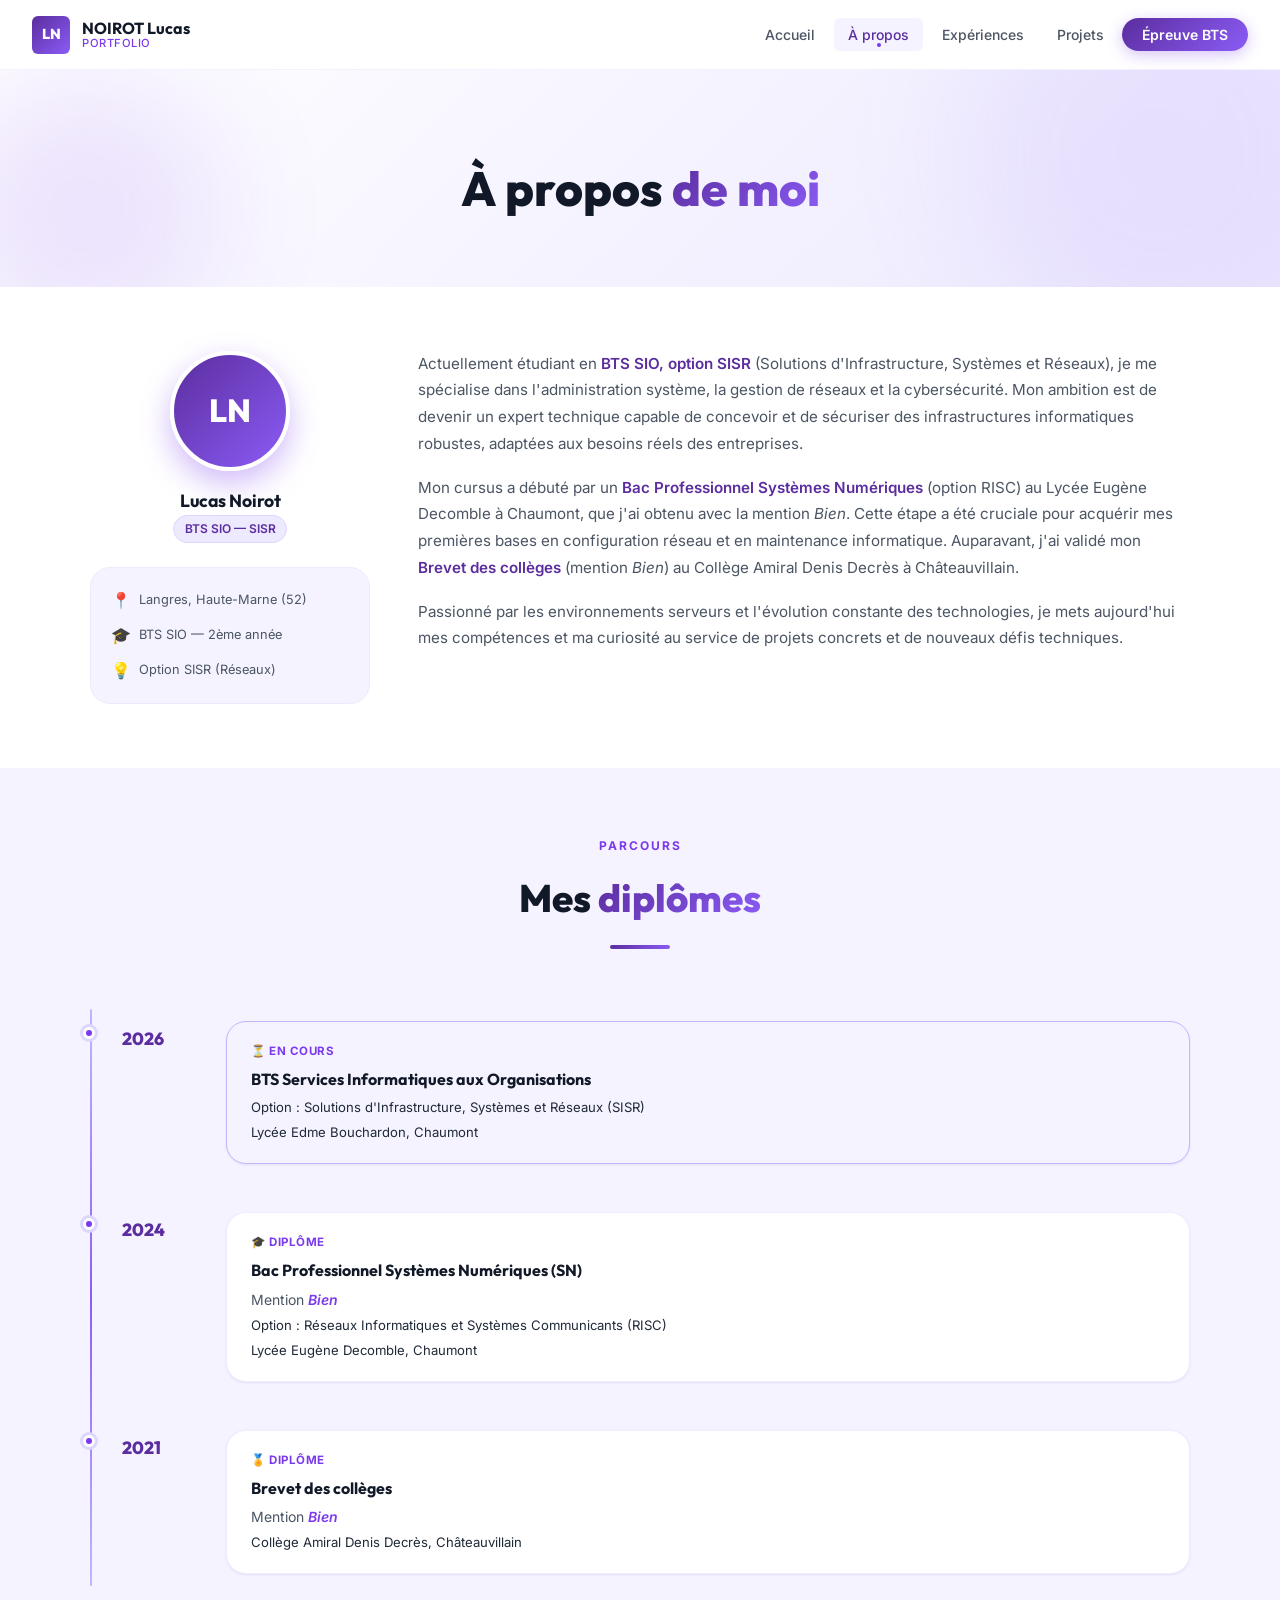
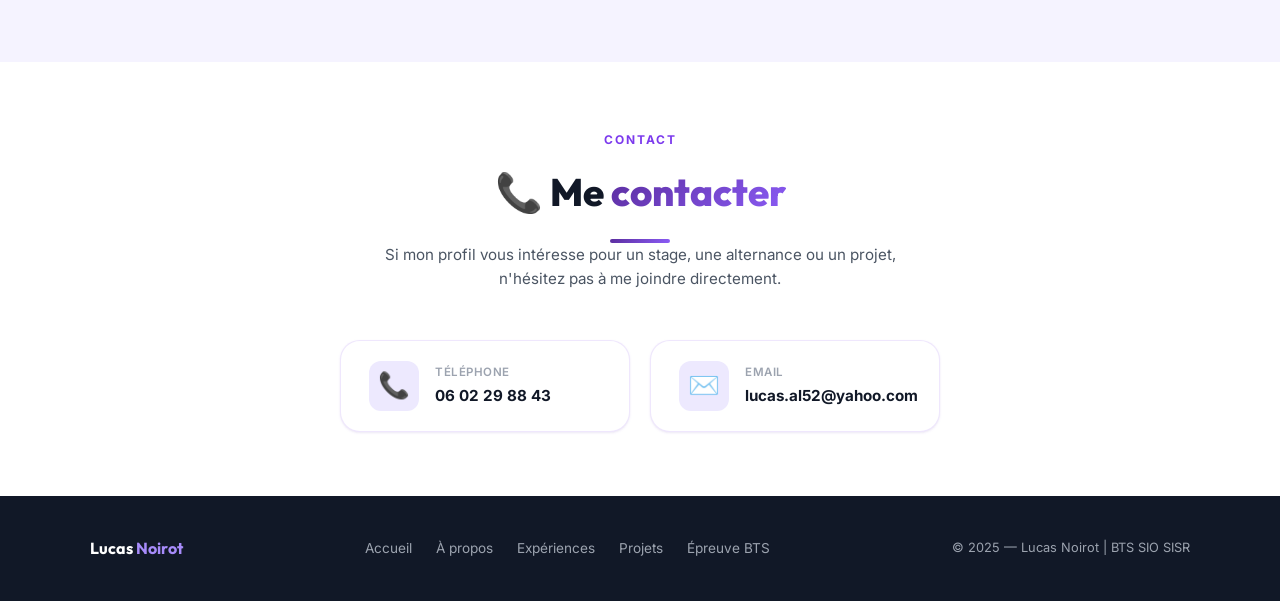
==== apropos.html @ 3acfbc6f "ta jmere luccas lucas" ====
<!DOCTYPE html>
<html lang="fr">
<head>
  <meta charset="UTF-8"/>
  <meta name="viewport" content="width=device-width, initial-scale=1.0"/>
  <meta name="description" content="À propos de Lucas Noirot — Étudiant BTS SIO SISR, passionné par les réseaux, la cybersécurité et les systèmes."/>
  <title>À propos — Lucas Noirot</title>
  <link rel="stylesheet" href="style.css"/>
  <link rel="stylesheet" href="inner.css"/>
</head>
<body>

  <nav class="navbar" id="navbar">
    <div class="nav-brand">
      <div class="nav-logo-icon">LN</div>
      <div class="nav-brand-text">
        <span class="nav-brand-name">NOIROT Lucas</span>
        <span class="nav-brand-title">Portfolio</span>
      </div>
    </div>
    <ul class="nav-links">
      <li><a href="index.html"               class="nav-link">Accueil</a></li>
      <li><a href="apropos.html"             class="nav-link active">À propos</a></li>
      <li><a href="experiences.html"         class="nav-link">Expériences</a></li>
      <li><a href="projets.html"             class="nav-link">Projets</a></li>
      <li><a href="epreuve-bts.html"         class="nav-link nav-cta">Épreuve BTS</a></li>
    </ul>
    <button class="hamburger" id="hamburger" aria-label="Menu">
      <span></span><span></span><span></span>
    </button>
  </nav>
  <div class="mobile-nav" id="mobileNav">
    <a href="index.html"       class="nav-link">🏠 Accueil</a>
    <a href="apropos.html"     class="nav-link active">👤 À propos</a>
    <a href="experiences.html" class="nav-link">💼 Expériences</a>
    <a href="projets.html"     class="nav-link">🗂️ Projets</a>
    <a href="epreuve-bts.html" class="nav-link">🎓 Épreuve BTS</a>
  </div>

  <main class="page">

    <!-- PAGE HEADER -->
    <section class="page-hero">
      <div class="page-hero-content">
        <h1>À propos <span>de moi</span></h1>
      </div>
      <div class="page-hero-blobs">
        <div class="blob blob-1"></div>
        <div class="blob blob-2"></div>
      </div>
    </section>

    <!-- PRÉSENTATION -->
    <section class="section">
      <div class="container">
        <div class="about-layout">

          <!-- Avatar fixe -->
          <div class="about-avatar animate-in">
            <div class="avatar-circle">LN</div>
            <div class="avatar-info">
              <h3>Lucas Noirot</h3>
              <span class="tag">BTS SIO — SISR</span>
            </div>
            <div class="avatar-meta">
              <div class="meta-item">
                <span class="meta-icon">📍</span>
                <span>Langres, Haute-Marne (52)</span>
              </div>
              <div class="meta-item">
                <span class="meta-icon">🎓</span>
                <span>BTS SIO — 2ème année</span>
              </div>
              <div class="meta-item">
                <span class="meta-icon">💡</span>
                <span>Option SISR (Réseaux)</span>
              </div>
            </div>
          </div>

          <!-- Texte -->
          <div class="about-text animate-in delay-1">
            <p class="about-intro">
              Actuellement étudiant en <strong>BTS SIO, option SISR</strong> (Solutions d'Infrastructure, Systèmes et Réseaux), je me spécialise dans l'administration système, la gestion de réseaux et la cybersécurité. Mon ambition est de devenir un expert technique capable de concevoir et de sécuriser des infrastructures informatiques robustes, adaptées aux besoins réels des entreprises.
            </p>
            <p>
              Mon cursus a débuté par un <strong>Bac Professionnel Systèmes Numériques</strong> (option RISC) au Lycée Eugène Decomble à Chaumont, que j'ai obtenu avec la mention <em>Bien</em>. Cette étape a été cruciale pour acquérir mes premières bases en configuration réseau et en maintenance informatique. Auparavant, j'ai validé mon <strong>Brevet des collèges</strong> (mention <em>Bien</em>) au Collège Amiral Denis Decrès à Châteauvillain.
            </p>
            <p>
              Passionné par les environnements serveurs et l'évolution constante des technologies, je mets aujourd'hui mes compétences et ma curiosité au service de projets concrets et de nouveaux défis techniques.
            </p>
          </div>

        </div>
      </div>
    </section>

    <!-- DIPLÔMES -->
    <section class="section section-alt">
      <div class="container">
        <div class="section-header animate-in">
          <span class="section-label">Parcours</span>
          <h2 class="section-title">Mes <span>diplômes</span></h2>
          <div class="divider"></div>
        </div>
        <div class="timeline">

          <div class="timeline-item animate-in delay-1">
            <div class="timeline-year">2026</div>
            <div class="timeline-content">
              <div class="timeline-card ongoing">
                <span class="timeline-badge">⏳ En cours</span>
                <h3>BTS Services Informatiques aux Organisations</h3>
                <p class="option">Option : Solutions d'Infrastructure, Systèmes et Réseaux (SISR)</p>
                <p class="option">Lycée Edme Bouchardon, Chaumont</p>
              </div>
            </div>
          </div>

          <div class="timeline-item animate-in delay-2">
            <div class="timeline-year">2024</div>
            <div class="timeline-content">
              <div class="timeline-card">
                <span class="timeline-badge">🎓 Diplôme</span>
                <h3>Bac Professionnel Systèmes Numériques (SN)</h3>
                <p class="mention">Mention <em>Bien</em></p>
                <p class="option">Option : Réseaux Informatiques et Systèmes Communicants (RISC)</p>
                <p class="option">Lycée Eugène Decomble, Chaumont</p>
              </div>
            </div>
          </div>

          <div class="timeline-item animate-in delay-3">
            <div class="timeline-year">2021</div>
            <div class="timeline-content">
              <div class="timeline-card">
                <span class="timeline-badge">🏅 Diplôme</span>
                <h3>Brevet des collèges</h3>
                <p class="mention">Mention <em>Bien</em></p>
                <p class="option">Collège Amiral Denis Decrès, Châteauvillain</p>
              </div>
            </div>
          </div>

        </div>
      </div>
    </section>

    <!-- CONTACT RAPIDE -->
    <section class="section">
      <div class="container">
        <div class="section-header animate-in">
          <span class="section-label">Contact</span>
          <h2 class="section-title">📞 Me <span>contacter</span></h2>
          <div class="divider"></div>
          <p class="section-desc">
            Si mon profil vous intéresse pour un stage, une alternance ou un projet, n'hésitez pas à me joindre directement.
          </p>
        </div>
        <div class="contact-quick animate-in delay-1">
          <a href="tel:0602298843" class="contact-quick-card">
            <div class="contact-quick-icon">📞</div>
            <div>
              <div class="contact-quick-label">Téléphone</div>
              <div class="contact-quick-val">06 02 29 88 43</div>
            </div>
          </a>
          <a href="mailto:lucas.al52@yahoo.com" class="contact-quick-card">
            <div class="contact-quick-icon">✉️</div>
            <div>
              <div class="contact-quick-label">Email</div>
              <div class="contact-quick-val">lucas.al52@yahoo.com</div>
            </div>
          </a>
        </div>
      </div>
    </section>

  </main>

  <footer>
    <div class="footer-inner">
      <div class="footer-brand">Lucas <span>Noirot</span></div>
      <div class="footer-links">
        <a href="index.html">Accueil</a>
        <a href="apropos.html">À propos</a>
        <a href="experiences.html">Expériences</a>
        <a href="projets.html">Projets</a>
        <a href="epreuve-bts.html">Épreuve BTS</a>
      </div>
      <p class="footer-copy">© 2025 — Lucas Noirot | BTS SIO SISR</p>
    </div>
  </footer>

  <script src="main.js"></script>
</body>
</html>
---- style.css ----
@import url('https://fonts.googleapis.com/css2?family=Inter:wght@300;400;500;600;700;800&family=Outfit:wght@400;500;600;700;800&display=swap');

/* ─── DESIGN TOKENS ─────────────────────────────────────────── */
:root {
  --purple-900: #2d1458;
  --purple-800: #3b1a7a;
  --purple-700: #5b2d9e;
  --purple-600: #7c3aed;
  --purple-500: #8b5cf6;
  --purple-400: #a78bfa;
  --purple-300: #c4b5fd;
  --purple-200: #ddd6fe;
  --purple-100: #ede9fe;
  --purple-50:  #f5f3ff;

  --white: #ffffff;
  --gray-50:  #f9fafb;
  --gray-100: #f3f4f6;
  --gray-200: #e5e7eb;
  --gray-400: #9ca3af;
  --gray-600: #4b5563;
  --gray-800: #1f2937;
  --gray-900: #111827;

  --gradient-hero: linear-gradient(135deg, #ffffff 0%, #f5f3ff 50%, #ede9fe 100%);
  --gradient-purple: linear-gradient(135deg, var(--purple-700) 0%, var(--purple-500) 100%);
  --gradient-card: linear-gradient(145deg, #ffffff 0%, #f9f7ff 100%);

  --shadow-sm:  0 1px 3px rgba(124,58,237,.08), 0 1px 2px rgba(0,0,0,.04);
  --shadow-md:  0 4px 16px rgba(124,58,237,.12), 0 2px 6px rgba(0,0,0,.05);
  --shadow-lg:  0 10px 40px rgba(124,58,237,.15), 0 4px 12px rgba(0,0,0,.06);
  --shadow-xl:  0 20px 60px rgba(124,58,237,.20), 0 8px 20px rgba(0,0,0,.08);

  --radius-sm:  6px;
  --radius-md:  12px;
  --radius-lg:  20px;
  --radius-xl:  28px;
  --radius-full: 9999px;

  --transition: all .25s cubic-bezier(.4,0,.2,1);
  --transition-slow: all .4s cubic-bezier(.4,0,.2,1);
}

/* ─── RESET ──────────────────────────────────────────────────── */
*, *::before, *::after { box-sizing: border-box; margin: 0; padding: 0; }
html { scroll-behavior: smooth; font-size: 16px; }
body {
  font-family: 'Inter', sans-serif;
  background: var(--white);
  color: var(--gray-800);
  line-height: 1.6;
  overflow-x: hidden;
}
a { text-decoration: none; color: inherit; }
ul { list-style: none; }
img { display: block; max-width: 100%; }

/* ─── SCROLLBAR ──────────────────────────────────────────────── */
::-webkit-scrollbar { width: 6px; }
::-webkit-scrollbar-track { background: var(--purple-50); }
::-webkit-scrollbar-thumb { background: var(--purple-400); border-radius: 3px; }

/* ─── NAVBAR ─────────────────────────────────────────────────── */
.navbar {
  position: fixed;
  top: 0; left: 0; right: 0;
  z-index: 1000;
  background: rgba(255,255,255,.85);
  backdrop-filter: blur(20px);
  -webkit-backdrop-filter: blur(20px);
  border-bottom: 1px solid rgba(124,58,237,.08);
  padding: 0 2rem;
  height: 70px;
  display: flex;
  align-items: center;
  justify-content: space-between;
  transition: var(--transition);
}
.navbar.scrolled {
  box-shadow: var(--shadow-md);
}
.nav-brand {
  display: flex;
  align-items: center;
  gap: .75rem;
}
.nav-logo-icon {
  width: 38px; height: 38px;
  background: var(--gradient-purple);
  border-radius: var(--radius-sm);
  display: flex; align-items: center; justify-content: center;
  color: white;
  font-family: 'Outfit', sans-serif;
  font-weight: 800;
  font-size: .9rem;
  letter-spacing: -.5px;
}
.nav-brand-text {
  display: flex;
  flex-direction: column;
  line-height: 1.1;
}
.nav-brand-name {
  font-family: 'Outfit', sans-serif;
  font-weight: 700;
  font-size: 1rem;
  color: var(--gray-900);
}
.nav-brand-title {
  font-size: .7rem;
  color: var(--purple-600);
  font-weight: 500;
  letter-spacing: .5px;
  text-transform: uppercase;
}
.nav-links {
  display: flex;
  align-items: center;
  gap: .25rem;
}
.nav-link {
  position: relative;
  padding: .5rem .9rem;
  font-size: .875rem;
  font-weight: 500;
  color: var(--gray-600);
  border-radius: var(--radius-sm);
  transition: var(--transition);
}
.nav-link:hover, .nav-link.active {
  color: var(--purple-700);
  background: var(--purple-50);
}
.nav-link.active::after {
  content: '';
  position: absolute;
  bottom: 4px; left: 50%;
  transform: translateX(-50%);
  width: 4px; height: 4px;
  background: var(--purple-600);
  border-radius: 50%;
}
.nav-cta {
  background: var(--gradient-purple);
  color: white !important;
  border-radius: var(--radius-full);
  padding: .5rem 1.25rem !important;
  font-weight: 600;
  box-shadow: 0 4px 15px rgba(124,58,237,.3);
}
.nav-cta:hover {
  transform: translateY(-1px);
  box-shadow: 0 6px 20px rgba(124,58,237,.4);
  background: var(--purple-50) !important;
  color: var(--purple-700) !important;
}

/* Hamburger */
.hamburger {
  display: none;
  flex-direction: column;
  gap: 5px;
  cursor: pointer;
  padding: .5rem;
  border: none;
  background: none;
}
.hamburger span {
  display: block;
  width: 24px; height: 2px;
  background: var(--gray-800);
  border-radius: 2px;
  transition: var(--transition);
}

/* Mobile Nav */
.mobile-nav {
  display: none;
  position: fixed;
  top: 70px; left: 0; right: 0;
  background: rgba(255,255,255,.97);
  backdrop-filter: blur(20px);
  z-index: 999;
  padding: 1rem;
  border-bottom: 1px solid var(--purple-100);
  flex-direction: column;
  gap: .5rem;
  box-shadow: var(--shadow-lg);
}
.mobile-nav.open { display: flex; }
.mobile-nav .nav-link { padding: .75rem 1rem; font-size: 1rem; }

/* ─── PAGE WRAPPER ───────────────────────────────────────────── */
.page { padding-top: 70px; min-height: 100vh; }

/* ─── HERO SECTION ───────────────────────────────────────────── */
.hero {
  background: var(--gradient-hero);
  min-height: calc(100vh - 70px);
  display: flex;
  align-items: center;
  padding: 4rem 2rem;
  position: relative;
  overflow: hidden;
}
.hero::before {
  content: '';
  position: absolute;
  top: -80px; right: -80px;
  width: 500px; height: 500px;
  background: radial-gradient(circle, rgba(139,92,246,.14) 0%, transparent 70%);
  border-radius: 50%;
  pointer-events: none;
}
.hero::after {
  content: '';
  position: absolute;
  bottom: -60px; left: -60px;
  width: 350px; height: 350px;
  background: radial-gradient(circle, rgba(124,58,237,.1) 0%, transparent 70%);
  border-radius: 50%;
  pointer-events: none;
}
.hero-container {
  max-width: 780px;
  margin: 0 auto;
  text-align: center;
  position: relative;
  z-index: 1;
}
.hero-badge {
  display: inline-flex;
  align-items: center;
  gap: .5rem;
  background: rgba(124,58,237,.1);
  color: var(--purple-700);
  border: 1px solid rgba(124,58,237,.2);
  padding: .4rem 1rem;
  border-radius: var(--radius-full);
  font-size: .8rem;
  font-weight: 600;
  letter-spacing: .5px;
  text-transform: uppercase;
  margin-bottom: 1.5rem;
  animation: fadeInDown .6s ease both;
}
.hero-badge::before { content: '●'; font-size: .5rem; animation: pulse 2s infinite; }
@keyframes pulse { 0%,100% { opacity: 1; } 50% { opacity: .4; } }

.hero h1 {
  font-family: 'Outfit', sans-serif;
  font-size: clamp(2rem, 5vw, 3.5rem);
  font-weight: 800;
  color: var(--gray-900);
  line-height: 1.15;
  margin-bottom: 1rem;
  animation: fadeInUp .6s ease .1s both;
}
.hero h1 span {
  background: var(--gradient-purple);
  -webkit-background-clip: text;
  -webkit-text-fill-color: transparent;
  background-clip: text;
}
.hero-sub {
  font-size: clamp(1rem, 2vw, 1.25rem);
  color: var(--gray-600);
  max-width: 640px;
  margin: 0 auto;
  line-height: 1.8;
  animation: fadeInUp .6s ease .2s both;
}
.hero-actions {
  display: flex;
  gap: 1rem;
  justify-content: center;
  flex-wrap: wrap;
  animation: fadeInUp .6s ease .3s both;
}

/* ─── BUTTONS ────────────────────────────────────────────────── */
.btn {
  display: inline-flex;
  align-items: center;
  gap: .5rem;
  padding: .75rem 1.75rem;
  border-radius: var(--radius-full);
  font-size: .9rem;
  font-weight: 600;
  border: none;
  cursor: pointer;
  transition: var(--transition);
  text-decoration: none;
}
.btn-primary {
  background: var(--gradient-purple);
  color: white;
  box-shadow: 0 6px 20px rgba(124,58,237,.35);
}
.btn-primary:hover {
  transform: translateY(-2px);
  box-shadow: 0 10px 28px rgba(124,58,237,.45);
}
.btn-outline {
  background: transparent;
  color: var(--purple-700);
  border: 2px solid var(--purple-300);
}
.btn-outline:hover {
  background: var(--purple-50);
  border-color: var(--purple-500);
  transform: translateY(-2px);
}

/* ─── SECTION BASICS ─────────────────────────────────────────── */
.section {
  padding: 4rem 2rem;
}
.section-alt { background: var(--purple-50); }
.section-header {
  text-align: center;
  margin-bottom: 3rem;
}
.section-label {
  display: inline-block;
  font-size: .75rem;
  font-weight: 700;
  letter-spacing: 2px;
  text-transform: uppercase;
  color: var(--purple-600);
  margin-bottom: .75rem;
}
.section-title {
  font-family: 'Outfit', sans-serif;
  font-size: clamp(1.6rem, 3vw, 2.4rem);
  font-weight: 800;
  color: var(--gray-900);
  margin-bottom: .75rem;
}
.section-title span {
  background: var(--gradient-purple);
  -webkit-background-clip: text;
  -webkit-text-fill-color: transparent;
  background-clip: text;
}
.section-desc {
  color: var(--gray-600);
  max-width: 550px;
  margin: 0 auto;
  font-size: .95rem;
}
.container { max-width: 1100px; margin: 0 auto; }

/* ─── CARDS ──────────────────────────────────────────────────── */
.card {
  background: var(--gradient-card);
  border: 1px solid rgba(124,58,237,.1);
  border-radius: var(--radius-lg);
  padding: 1.75rem;
  box-shadow: var(--shadow-sm);
  transition: var(--transition);
}
.card:hover {
  transform: translateY(-4px);
  box-shadow: var(--shadow-lg);
  border-color: rgba(124,58,237,.2);
}

/* ─── TAGS / BADGES ──────────────────────────────────────────── */
.tag {
  display: inline-flex;
  align-items: center;
  gap: .3rem;
  padding: .2rem .65rem;
  border-radius: var(--radius-full);
  font-size: .75rem;
  font-weight: 600;
  background: var(--purple-100);
  color: var(--purple-700);
  border: 1px solid var(--purple-200);
}
.tag-stage { background: rgba(139,92,246,.12); color: var(--purple-700); border-color: var(--purple-200); }
.tag-pro   { background: rgba(45,20,88,.08); color: var(--purple-900); border-color: rgba(45,20,88,.15); }
.tag-decouverte { background: rgba(16,185,129,.1); color: #065f46; border-color: rgba(16,185,129,.25); }

/* ─── FOOTER ─────────────────────────────────────────────────── */
footer {
  background: var(--gray-900);
  color: var(--gray-400);
  padding: 2.5rem 2rem;
}
.footer-inner {
  max-width: 1100px;
  margin: 0 auto;
  display: flex;
  align-items: center;
  justify-content: space-between;
  flex-wrap: wrap;
  gap: 1rem;
}
.footer-brand {
  font-family: 'Outfit', sans-serif;
  font-weight: 700;
  color: white;
  font-size: 1rem;
}
.footer-brand span { color: var(--purple-400); }
.footer-links { display: flex; gap: 1.5rem; }
.footer-links a { font-size: .85rem; transition: var(--transition); }
.footer-links a:hover { color: var(--purple-400); }
.footer-copy { font-size: .8rem; color: var(--gray-400); }

/* ─── ANIMATIONS ─────────────────────────────────────────────── */
@keyframes fadeInUp   { from { opacity:0; transform: translateY(20px); } to { opacity:1; transform: none; } }
@keyframes fadeInDown { from { opacity:0; transform: translateY(-20px); } to { opacity:1; transform: none; } }

.animate-in {
  opacity: 0;
  transform: translateY(24px);
  transition: opacity .55s ease, transform .55s ease;
}
.animate-in.visible {
  opacity: 1;
  transform: none;
}
.delay-1 { transition-delay: .1s; }
.delay-2 { transition-delay: .2s; }
.delay-3 { transition-delay: .3s; }
.delay-4 { transition-delay: .4s; }

/* ─── DIVIDER ────────────────────────────────────────────────── */
.divider {
  width: 60px; height: 4px;
  background: var(--gradient-purple);
  border-radius: 2px;
  margin: 1rem auto 0;
}

/* ─── RESPONSIVE ─────────────────────────────────────────────── */
@media (max-width: 768px) {
  .nav-links { display: none; }
  .hamburger { display: flex; }
  .hero { padding: 3rem 1.25rem 2.5rem; }
  .section { padding: 3rem 1.25rem; }
  .footer-inner { flex-direction: column; text-align: center; }
  .footer-links { justify-content: center; }
}
---- inner.css ----
/* ─── INNER PAGES SHARED CSS ────────────────────────────────── */

/* Page Hero (smaller than home) */
.page-hero {
  background: var(--gradient-hero);
  padding: 4rem 2rem 3rem;
  text-align: center;
  position: relative;
  overflow: hidden;
}
.page-hero-blobs { position: absolute; inset: 0; pointer-events: none; }
.blob {
  position: absolute;
  border-radius: 50%;
  filter: blur(60px);
  opacity: .12;
}
.blob-1 {
  width: 400px; height: 400px;
  background: var(--purple-400);
  top: -120px; right: -80px;
  animation: float1 8s ease-in-out infinite;
}
.blob-2 {
  width: 280px; height: 280px;
  background: var(--purple-600);
  bottom: -60px; left: -60px;
  animation: float2 10s ease-in-out infinite;
}
@keyframes float1 { 0%,100%{transform:translateY(0)} 50%{transform:translateY(-25px)} }
@keyframes float2 { 0%,100%{transform:translateY(0)} 50%{transform:translateY(18px)} }

.page-hero-content {
  position: relative;
  z-index: 1;
  max-width: 700px;
  margin: 0 auto;
  animation: fadeInUp .55s ease both;
}
.page-hero-content h1 {
  font-family: 'Outfit', sans-serif;
  font-size: clamp(1.8rem, 4vw, 3rem);
  font-weight: 800;
  color: var(--gray-900);
  margin: 1rem 0 .75rem;
}
.page-hero-content h1 span {
  background: var(--gradient-purple);
  -webkit-background-clip: text;
  -webkit-text-fill-color: transparent;
  background-clip: text;
}
.page-hero-content p {
  color: var(--gray-600);
  font-size: 1rem;
}

/* ─── ABOUT ──────────────────────────────────────────────────── */
.about-layout {
  display: grid;
  grid-template-columns: 280px 1fr;
  gap: 3rem;
  align-items: start;
}
.about-avatar {
  display: flex;
  flex-direction: column;
  align-items: center;
  gap: 1rem;
  text-align: center;
  position: sticky;
  top: 90px;
}
.avatar-circle {
  width: 120px; height: 120px;
  background: var(--gradient-purple);
  border-radius: 50%;
  display: flex;
  align-items: center;
  justify-content: center;
  font-family: 'Outfit', sans-serif;
  font-size: 2rem;
  font-weight: 800;
  color: white;
  box-shadow: 0 12px 30px rgba(124,58,237,.35);
  border: 4px solid white;
}
.avatar-info h3 {
  font-family: 'Outfit', sans-serif;
  font-size: 1.1rem;
  font-weight: 700;
  color: var(--gray-900);
}
.avatar-meta {
  display: flex;
  flex-direction: column;
  gap: .6rem;
  width: 100%;
  background: var(--purple-50);
  border: 1px solid var(--purple-100);
  border-radius: var(--radius-lg);
  padding: 1.25rem;
  margin-top: .5rem;
}
.meta-item {
  display: flex;
  align-items: center;
  gap: .5rem;
  font-size: .8rem;
  color: var(--gray-600);
}
.meta-icon { font-size: 1rem; }

.about-text { display: flex; flex-direction: column; gap: 1.1rem; }
.about-intro {
  font-size: 1.05rem;
  color: var(--gray-800);
  line-height: 1.75;
}
.about-text p {
  font-size: .95rem;
  color: var(--gray-600);
  line-height: 1.75;
}
.about-text strong { color: var(--purple-700); font-weight: 600; }

/* ─── TIMELINE ───────────────────────────────────────────────── */
.timeline {
  display: flex;
  flex-direction: column;
  gap: 0;
  position: relative;
  padding-left: 2rem;
}
.timeline::before {
  content: '';
  position: absolute;
  left: 0; top: 12px; bottom: 12px;
  width: 2px;
  background: linear-gradient(to bottom, var(--purple-300), var(--purple-500), var(--purple-300));
  border-radius: 1px;
}
.timeline-item {
  display: grid;
  grid-template-columns: 80px 1fr;
  gap: 1.5rem;
  align-items: start;
  padding: 1.5rem 0;
  position: relative;
}
.timeline-item::before {
  content: '';
  position: absolute;
  left: -2.45rem; top: 1.85rem;
  width: 12px; height: 12px;
  background: var(--purple-600);
  border: 3px solid white;
  border-radius: 50%;
  box-shadow: 0 0 0 3px var(--purple-200);
}
.timeline-year {
  font-family: 'Outfit', sans-serif;
  font-size: 1.1rem;
  font-weight: 800;
  color: var(--purple-700);
  padding-top: .25rem;
}
.timeline-card {
  background: white;
  border: 1px solid rgba(124,58,237,.1);
  border-radius: var(--radius-lg);
  padding: 1.25rem 1.5rem;
  box-shadow: var(--shadow-sm);
  transition: var(--transition);
}
.timeline-card:hover { box-shadow: var(--shadow-md); transform: translateX(4px); }
.timeline-card.ongoing { border-color: var(--purple-300); background: var(--purple-50); }
.timeline-badge {
  font-size: .72rem;
  font-weight: 700;
  color: var(--purple-600);
  text-transform: uppercase;
  letter-spacing: .5px;
  display: block;
  margin-bottom: .4rem;
}
.timeline-card h3 {
  font-family: 'Outfit', sans-serif;
  font-size: 1rem;
  font-weight: 700;
  color: var(--gray-900);
  margin-bottom: .3rem;
}
.mention { font-size: .875rem; color: var(--gray-600); }
.mention em { color: var(--purple-600); font-style: italic; font-weight: 600; }
.option { font-size: .82rem; color: var(--gray-500); margin-top: .25rem; }

/* ─── INTERESTS ──────────────────────────────────────────────── */
.interests-grid {
  display: grid;
  grid-template-columns: repeat(auto-fit, minmax(250px, 1fr));
  gap: 1.25rem;
}
.interest-card {
  background: white;
  border: 1px solid rgba(124,58,237,.1);
  border-radius: var(--radius-lg);
  padding: 1.75rem 1.5rem;
  box-shadow: var(--shadow-sm);
  transition: var(--transition);
  text-align: center;
}
.interest-card:hover { transform: translateY(-5px); box-shadow: var(--shadow-lg); border-color: var(--purple-300); }
.interest-icon { font-size: 2.25rem; margin-bottom: .75rem; }
.interest-card h4 {
  font-family: 'Outfit', sans-serif;
  font-size: 1rem;
  font-weight: 700;
  color: var(--gray-900);
  margin-bottom: .5rem;
}
.interest-card p { font-size: .85rem; color: var(--gray-600); line-height: 1.6; }

/* ─── EXPERIENCES ────────────────────────────────────────────── */
.exp-list { display: flex; flex-direction: column; gap: 1.25rem; }
.exp-card {
  background: white;
  border: 1px solid rgba(124,58,237,.1);
  border-radius: var(--radius-lg);
  padding: 1.5rem 1.75rem;
  box-shadow: var(--shadow-sm);
  transition: var(--transition);
  display: grid;
  grid-template-columns: auto 1fr auto;
  gap: 1.25rem;
  align-items: center;
}
.exp-card:hover { transform: translateX(6px); box-shadow: var(--shadow-md); border-color: var(--purple-300); }
.exp-year-badge {
  background: var(--purple-50);
  border: 1px solid var(--purple-200);
  border-radius: var(--radius-md);
  padding: .6rem .9rem;
  text-align: center;
  min-width: 70px;
}
.exp-year {
  font-family: 'Outfit', sans-serif;
  font-size: 1.25rem;
  font-weight: 800;
  color: var(--purple-700);
  display: block;
  line-height: 1;
}
.exp-year-label {
  font-size: .65rem;
  color: var(--gray-500);
  text-transform: uppercase;
  letter-spacing: .5px;
}
.exp-info h3 {
  font-family: 'Outfit', sans-serif;
  font-size: 1.05rem;
  font-weight: 700;
  color: var(--gray-900);
  margin-bottom: .3rem;
}
.exp-info p { font-size: .875rem; color: var(--gray-600); }
.exp-tag-col { display: flex; flex-direction: column; align-items: flex-end; gap: .4rem; }

/* Details modal */
.exp-btn {
  display: inline-flex;
  align-items: center;
  gap: .3rem;
  padding: .4rem .9rem;
  font-size: .78rem;
  font-weight: 600;
  color: var(--purple-700);
  background: var(--purple-50);
  border: 1px solid var(--purple-200);
  border-radius: var(--radius-full);
  cursor: pointer;
  transition: var(--transition);
}
.exp-btn:hover { background: var(--purple-600); color: white; border-color: var(--purple-600); }

/* ─── PROJETS ────────────────────────────────────────────────── */
.coming-soon-wrapper {
  display: flex;
  flex-direction: column;
  align-items: center;
  justify-content: center;
  padding: 5rem 2rem;
  text-align: center;
  gap: 1.25rem;
}
.coming-soon-icon {
  font-size: 4rem;
  animation: float1 3s ease-in-out infinite;
}
.coming-soon-wrapper h3 {
  font-family: 'Outfit', sans-serif;
  font-size: 1.5rem;
  font-weight: 700;
  color: var(--gray-900);
}
.coming-soon-wrapper p { color: var(--gray-600); max-width: 400px; }
.progress-bar-track {
  width: 240px; height: 6px;
  background: var(--purple-100);
  border-radius: 3px;
  overflow: hidden;
}
.progress-bar-fill {
  height: 100%;
  width: 35%;
  background: var(--gradient-purple);
  border-radius: 3px;
  animation: progress 2s ease-in-out infinite alternate;
}
@keyframes progress { from { width: 25%; } to { width: 55%; } }

/* ─── CONTACT ────────────────────────────────────────────────── */
.contact-layout {
  display: grid;
  grid-template-columns: 1fr 1.5fr;
  gap: 3rem;
  align-items: start;
}
.contact-info { display: flex; flex-direction: column; gap: 1.25rem; }
.contact-info h3 {
  font-family: 'Outfit', sans-serif;
  font-size: 1.3rem;
  font-weight: 700;
  color: var(--gray-900);
}
.contact-info p { font-size: .9rem; color: var(--gray-600); line-height: 1.7; }
.contact-card {
  background: white;
  border: 1px solid rgba(124,58,237,.1);
  border-radius: var(--radius-lg);
  padding: 1.25rem;
  display: flex;
  align-items: center;
  gap: 1rem;
  box-shadow: var(--shadow-sm);
  transition: var(--transition);
}
.contact-card:hover { transform: translateX(4px); box-shadow: var(--shadow-md); border-color: var(--purple-300); }
.contact-card-icon {
  width: 44px; height: 44px;
  background: var(--purple-100);
  border-radius: var(--radius-md);
  display: flex; align-items: center; justify-content: center;
  font-size: 1.25rem;
  flex-shrink: 0;
}
.contact-card-label { font-size: .72rem; color: var(--gray-400); font-weight: 500; text-transform: uppercase; letter-spacing: .5px; }
.contact-card-val { font-size: .9rem; color: var(--gray-800); font-weight: 600; }

/* Form */
.contact-form {
  background: white;
  border: 1px solid rgba(124,58,237,.1);
  border-radius: var(--radius-xl);
  padding: 2rem;
  box-shadow: var(--shadow-md);
}
.form-row { display: grid; grid-template-columns: 1fr 1fr; gap: 1rem; }
.form-group { display: flex; flex-direction: column; gap: .4rem; margin-bottom: 1rem; }
.form-group label { font-size: .82rem; font-weight: 600; color: var(--gray-700); }
.form-group input,
.form-group textarea,
.form-group select {
  padding: .7rem 1rem;
  border: 1.5px solid var(--gray-200);
  border-radius: var(--radius-md);
  font-family: 'Inter', sans-serif;
  font-size: .9rem;
  color: var(--gray-800);
  background: var(--gray-50);
  transition: var(--transition);
  outline: none;
}
.form-group input:focus,
.form-group textarea:focus {
  border-color: var(--purple-500);
  background: white;
  box-shadow: 0 0 0 3px rgba(124,58,237,.1);
}
.form-group textarea { resize: vertical; min-height: 140px; }
.form-group input::placeholder,
.form-group textarea::placeholder { color: var(--gray-400); }
.form-submit {
  width: 100%;
  padding: .9rem;
  background: var(--gradient-purple);
  color: white;
  border: none;
  border-radius: var(--radius-full);
  font-family: 'Outfit', sans-serif;
  font-size: 1rem;
  font-weight: 700;
  cursor: pointer;
  box-shadow: 0 6px 20px rgba(124,58,237,.35);
  transition: var(--transition);
  display: flex;
  align-items: center;
  justify-content: center;
  gap: .5rem;
}
.form-submit:hover { transform: translateY(-2px); box-shadow: 0 10px 28px rgba(124,58,237,.45); }
.form-success {
  display: none;
  text-align: center;
  padding: 2rem;
  color: var(--purple-700);
  font-weight: 600;
  font-size: 1.05rem;
}
.form-success.show { display: block; }

/* ─── CONTACT RAPIDE (À propos) ──────────────────────────────── */
.contact-quick {
  display: flex;
  gap: 1.25rem;
  justify-content: center;
  flex-wrap: wrap;
  max-width: 600px;
  margin: 0 auto;
}
.contact-quick-card {
  display: flex;
  align-items: center;
  gap: 1rem;
  background: white;
  border: 1px solid rgba(124,58,237,.12);
  border-radius: var(--radius-lg);
  padding: 1.25rem 1.75rem;
  box-shadow: var(--shadow-sm);
  transition: var(--transition);
  flex: 1;
  min-width: 220px;
  text-decoration: none;
  color: inherit;
}
.contact-quick-card:hover {
  transform: translateY(-4px);
  box-shadow: var(--shadow-lg);
  border-color: var(--purple-400);
}
.contact-quick-icon {
  font-size: 1.6rem;
  width: 50px; height: 50px;
  background: var(--purple-100);
  border-radius: var(--radius-md);
  display: flex; align-items: center; justify-content: center;
  flex-shrink: 0;
}
.contact-quick-label {
  font-size: .72rem;
  color: var(--gray-400);
  font-weight: 600;
  text-transform: uppercase;
  letter-spacing: .5px;
  margin-bottom: .2rem;
}
.contact-quick-val {
  font-size: .95rem;
  font-weight: 700;
  color: var(--gray-900);
}

/* ─── RESPONSIVE ─────────────────────────────────────────────── */
@media (max-width: 900px) {
  .about-layout { grid-template-columns: 1fr; }
  .about-avatar { position: static; flex-direction: row; text-align: left; }
  .about-avatar .avatar-meta { display: none; }
  .contact-layout { grid-template-columns: 1fr; }
  .exp-card { grid-template-columns: 1fr; }
  .exp-tag-col { align-items: flex-start; }
}
@media (max-width: 600px) {
  .form-row { grid-template-columns: 1fr; }
  .timeline { padding-left: 1rem; }
  .timeline-item { grid-template-columns: 60px 1fr; gap: 1rem; }
  .about-avatar { flex-direction: column; align-items: center; text-align: center; }
}
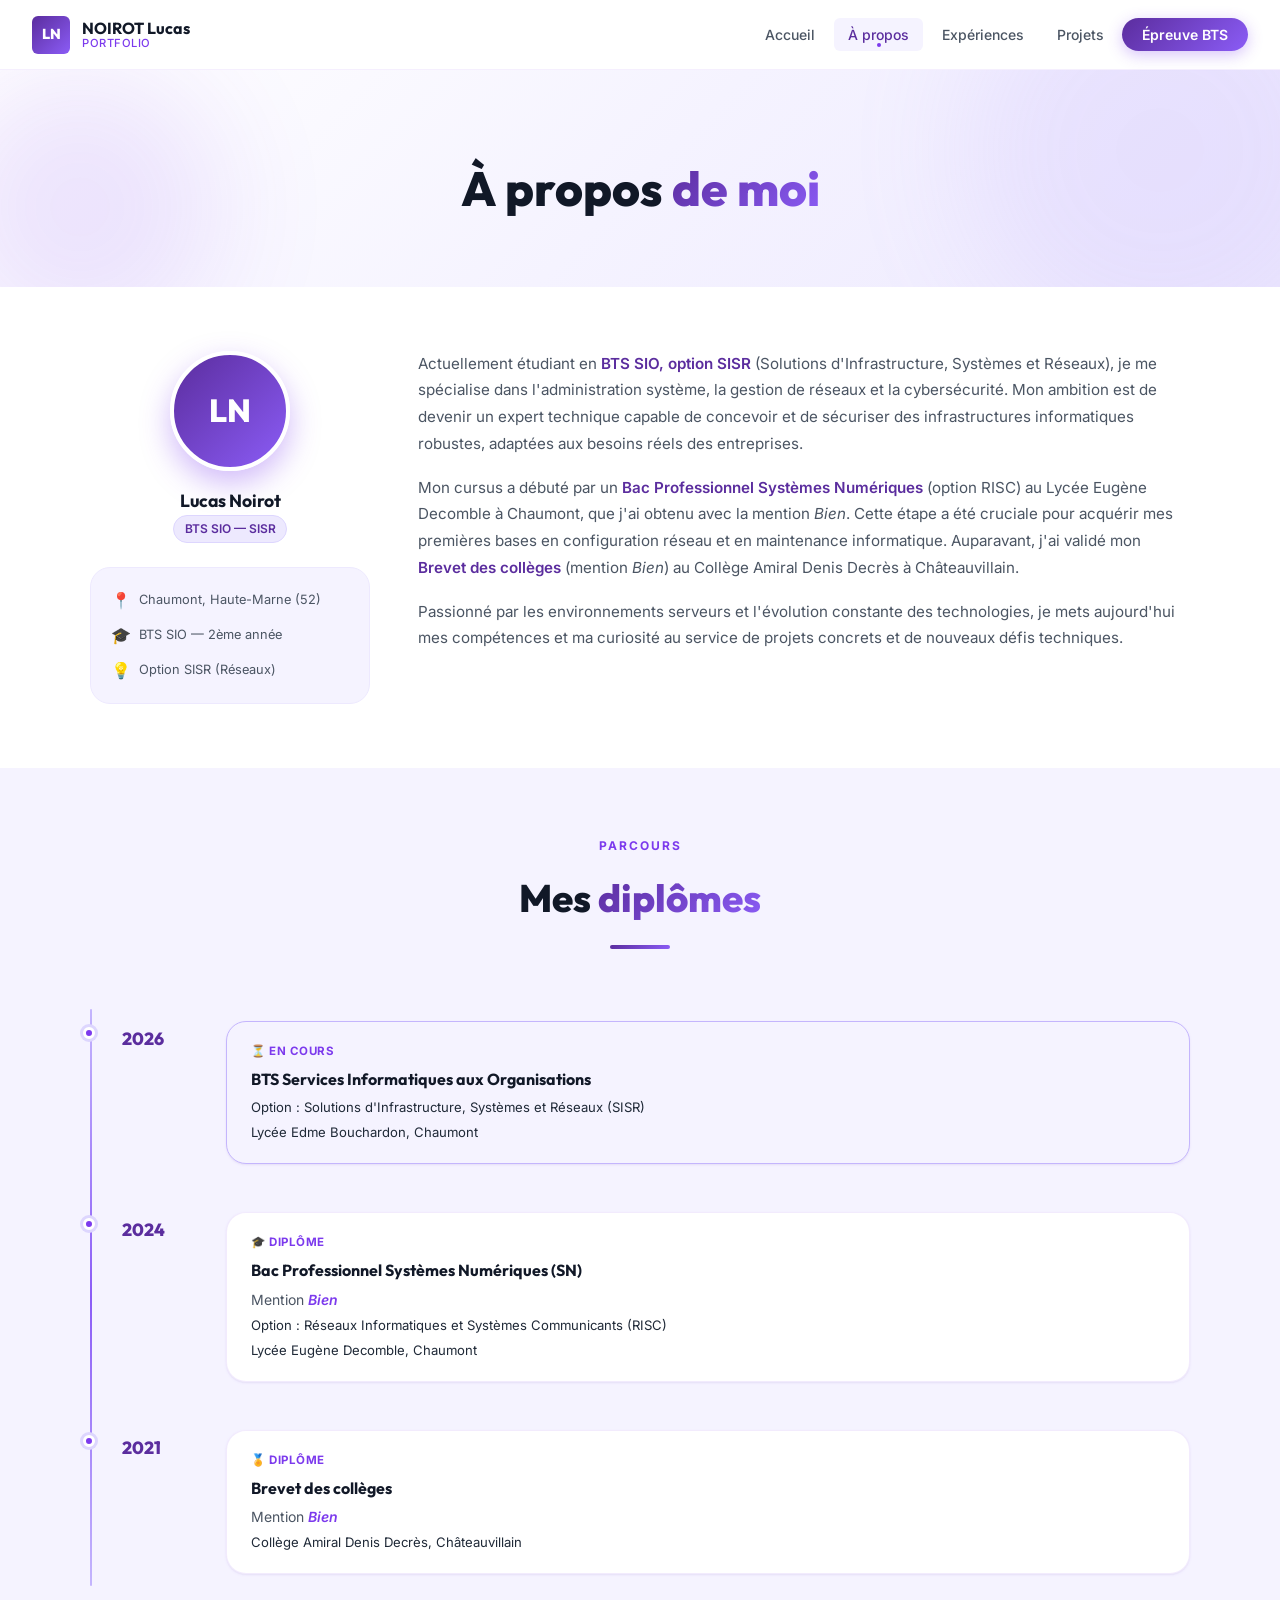
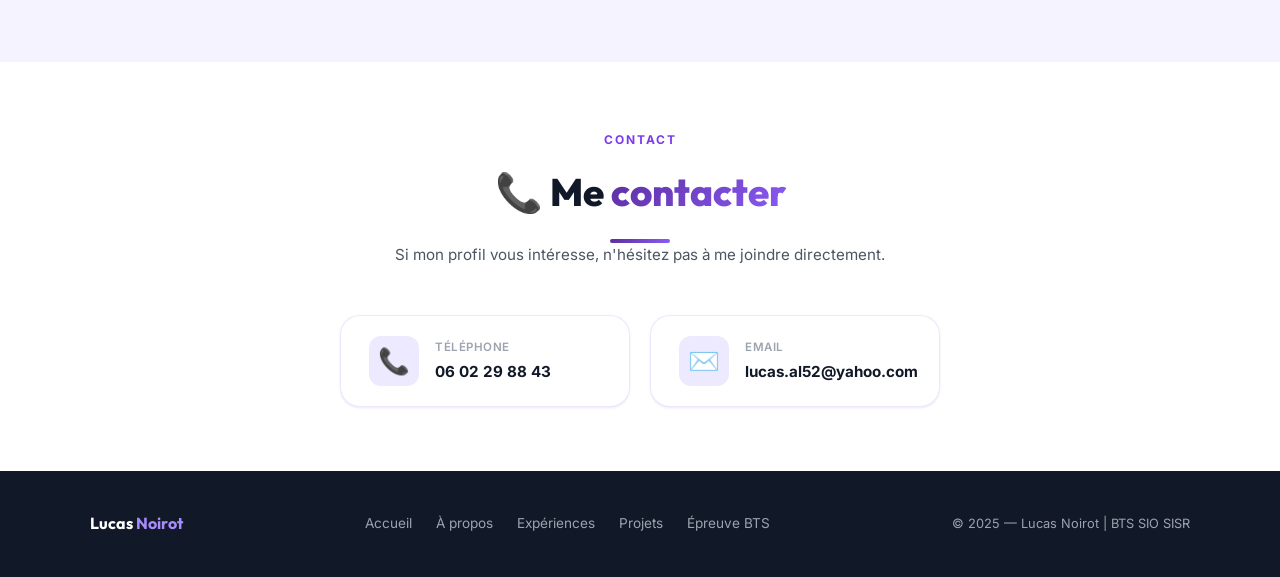
==== commit d4497df9: "d d" ====
--- a/apropos.html
+++ b/apropos.html
@@ -65,7 +65,7 @@
             <div class="avatar-meta">
               <div class="meta-item">
                 <span class="meta-icon">📍</span>
-                <span>Langres, Haute-Marne (52)</span>
+                <span>Chaumont, Haute-Marne (52)</span>
               </div>
               <div class="meta-item">
                 <span class="meta-icon">🎓</span>
@@ -154,7 +154,7 @@
           <h2 class="section-title">📞 Me <span>contacter</span></h2>
           <div class="divider"></div>
           <p class="section-desc">
-            Si mon profil vous intéresse pour un stage, une alternance ou un projet, n'hésitez pas à me joindre directement.
+            Si mon profil vous intéresse, n'hésitez pas à me joindre directement.
           </p>
         </div>
         <div class="contact-quick animate-in delay-1">
